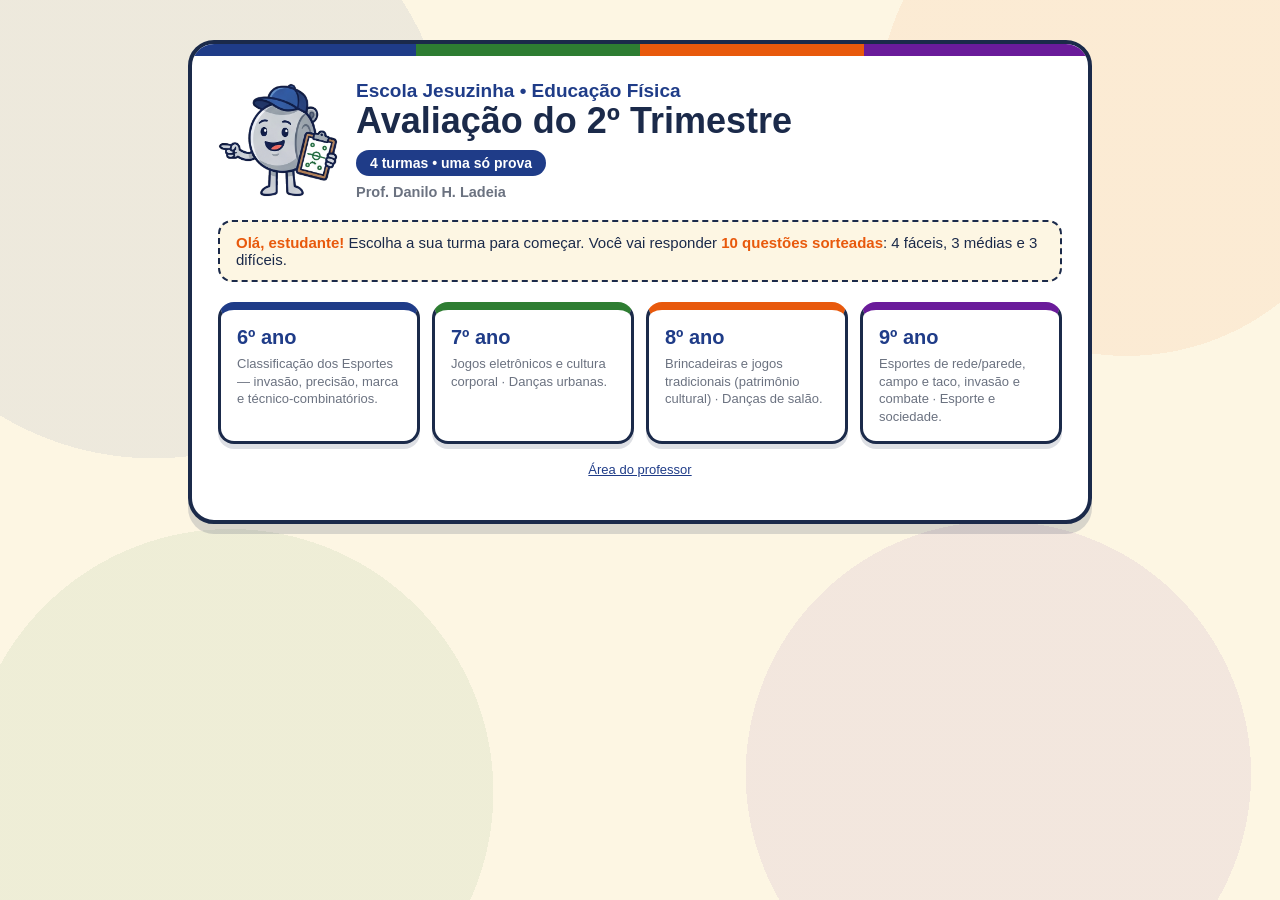
==== index.html @ 46c3a721 "Provas online de Educacao Fisica (6o-9o ano): PIN por turma, tela cheia vigiada, relatorio por quest" ====
<!DOCTYPE html>
<html lang="pt-BR">
<head>
<meta charset="utf-8">
<meta name="viewport" content="width=device-width, initial-scale=1">
<title>Avaliação 2º Trimestre — Educação Física</title>
<link rel="icon" href="assets/sprites/apito.png">
<link rel="stylesheet" href="css/estilo.css">
</head>
<body>

<canvas id="confete"></canvas>

<!-- ============================================ TELA 1: ESCOLHER TURMA -->
<section id="tela-inicio" class="tela ativa">
  <div class="wrap">
    <div class="capa">
      <div class="capa-topo">
        <img src="assets/sprites/mascote_explica.png" alt="Professor Apito, o mascote da prova">
        <div class="capa-titulos">
          <p class="sub">Escola Jesuzinha • Educação Física</p>
          <h1>Avaliação do 2º Trimestre</h1>
          <span class="turma">4 turmas • uma só prova</span>
          <p class="prof-nome">Prof. Danilo H. Ladeia</p>
        </div>
      </div>

      <p class="faixa-tema"><b>Olá, estudante!</b> Escolha a sua turma para começar.
      Você vai responder <b>10 questões sorteadas</b>: 4 fáceis, 3 médias e 3 difíceis.</p>

      <div class="grade-turmas" id="grade-turmas"></div>
      <p class="rodape-capa"><a href="professor.html">Área do professor</a></p>
    </div>
  </div>
</section>

<!-- ============================================ TELA 2: NOME + PIN -->
<section id="tela-nome" class="tela">
  <div class="wrap">
    <div class="capa">
      <div class="capa-topo">
        <img src="assets/sprites/mascote_ola.png" alt="">
        <div class="capa-titulos">
          <p class="sub">Escola Jesuzinha • Educação Física</p>
          <h1 id="sel-turma-titulo">6º ano</h1>
          <span class="turma">Avaliação 2º Trimestre</span>
          <p class="prof-nome"><button class="link" id="btn-trocar-turma">← Trocar de turma</button></p>
        </div>
      </div>

      <p class="faixa-tema" id="sel-turma-tema"></p>

      <div class="retomar" id="retomar-banner" style="display:none">
        <img src="assets/sprites/cronometro.png" alt="">
        <span id="retomar-info"></span>
        <button class="btn-sec" id="btn-retomar">Continuar prova</button>
      </div>

      <ul class="regras">
        <li><img src="assets/sprites/cronometro.png" alt="">
          <span>Cada questão tem um <b>tempo de leitura protegido</b>: dentro dele, a questão vale 100%.</span></li>
        <li><img src="assets/sprites/estrela.png" alt="">
          <span>Passou do tempo de leitura, o valor da questão <b>começa a cair</b> — leia com atenção, mas não durma no ponto!</span></li>
        <li><img src="assets/sprites/nivel3.png" alt="">
          <span>As questões e as alternativas vêm <b>embaralhadas</b>: a sua prova é diferente da do colega.</span></li>
        <li><img src="assets/sprites/cadeado_fechado.png" alt="">
          <span>A prova abre em <b>tela cheia</b>. Sair da tela ou trocar de aba é registrado e avisa o professor.</span></li>
        <li><img src="assets/sprites/lampada.png" alt="">
          <span>Depois de confirmar, você vê <b>onde errou e por quê</b>. Não dá para voltar.</span></li>
      </ul>

      <form id="form-inicio" class="campo-nome" autocomplete="off">
        <label for="nome-aluno">1️⃣ Escolha o seu nome:</label>
        <select id="nome-aluno" required></select>

        <label for="pin-aluno">2️⃣ Digite o PIN da prova (o professor informa):</label>
        <input id="pin-aluno" name="pin" type="password" inputmode="numeric"
               placeholder="Ex.: 4521" maxlength="8" required>
        <p class="aviso" id="aviso-nome"></p>
        <button class="btn-grande" id="btn-comecar" type="submit" disabled>🏁 Começar a avaliação</button>
      </form>
    </div>
  </div>
</section>

<!-- ============================================ TELA 3: PROVA -->
<section id="tela-prova" class="tela">
  <header class="hud">
    <div class="quem"><span id="hud-aluno">—</span><small id="hud-progresso">Questão 1</small></div>
    <div class="med"><img src="assets/sprites/moeda.png" alt="pontos"><span id="hud-pontos">0</span></div>
    <div class="med"><img src="assets/sprites/estrela.png" alt="sequência"><span id="hud-sequencia">0</span></div>
    <div class="espaco"></div>
    <div id="hud-tempo-total">⏳ 25:00</div>
    <div id="cronometro">00:00</div>
    <div class="trilha" id="trilha"></div>
  </header>

  <div class="barra-valor">
    <div class="barra-trilho"><div class="barra-fill ok" id="valor-barra"></div></div>
    <span id="valor-rotulo">Tempo de leitura • valor 100%</span>
  </div>

  <div class="wrap">
    <div id="questao" class="cartao-questao"></div>
    <div id="painel-feedback" class="painel-feedback"></div>
    <div class="barra-acoes">
      <button class="btn-grande" id="btn-confirmar" disabled>Confirmar resposta</button>
    </div>
  </div>
</section>

<!-- ============================================ TELA 4: RESULTADO -->
<section id="tela-fim" class="tela">
  <div class="wrap">
    <div class="cartao-fim" id="resultado"></div>
    <p class="rodape-capa">Mostre esta tela para o professor antes de fechar a página.</p>
  </div>
</section>

<!-- bloqueio ao sair da tela cheia -->
<div id="bloqueio">
  <div class="bloqueio-caixa">
    <img src="assets/sprites/cadeado_fechado.png" alt="">
    <h2>Volte para a prova!</h2>
    <p>Você saiu da tela cheia. Isso foi registrado.</p>
    <p class="bloqueio-contador">Saídas registradas: <b id="bloqueio-contador">0</b></p>
    <button class="btn-grande" onclick="entrarTelaCheia()">Voltar à tela cheia</button>
  </div>
</div>

<script src="js/config.js"></script>
<script src="js/nuvem.js"></script>
<script src="js/banco.js"></script>
<script src="js/banco7.js"></script>
<script src="js/banco8.js"></script>
<script src="js/banco9.js"></script>
<script src="js/app.js"></script>
</body>
</html>
---- css/estilo.css ----
/* ============================================================
   AVALIAÇÃO GAMIFICADA — ESTILO
   ============================================================ */
:root{
  --invasao:#1F3C88; --precisao:#2E7D32; --marca:#E8590C; --tecnico:#6A1B9A;
  --tinta:#1B2A4A; --creme:#FDF6E3; --papel:#ffffff; --cinza:#6B7280;
  --ouro:#F4B400; --erro:#D32F2F; --acerto:#2E7D32;
  --sombra:0 6px 0 rgba(27,42,74,.18); --raio:18px;
  --fonte:"Trebuchet MS","Segoe UI",Verdana,sans-serif;
}
*{box-sizing:border-box}
html,body{margin:0;padding:0}
body{
  font-family:var(--fonte); color:var(--tinta); background:var(--creme);
  background-image:
    radial-gradient(circle at 12% 18%, rgba(31,60,136,.07) 0 22%, transparent 22%),
    radial-gradient(circle at 88% 12%, rgba(232,89,12,.07) 0 18%, transparent 18%),
    radial-gradient(circle at 78% 86%, rgba(106,27,154,.07) 0 20%, transparent 20%),
    radial-gradient(circle at 18% 88%, rgba(46,125,50,.07) 0 20%, transparent 20%);
  background-attachment:fixed;
  -webkit-text-size-adjust:100%;
}
img{max-width:100%}
button{font-family:inherit; cursor:pointer}
.tela{display:none}
.tela.ativa{display:block; animation:entra .35s ease}
@keyframes entra{from{opacity:0; transform:translateY(12px)}to{opacity:1;transform:none}}
.wrap{max-width:940px; margin:0 auto; padding:18px}

/* ---------------------------------------------------- capa */
.capa{
  background:var(--papel); border:4px solid var(--tinta); border-radius:26px;
  box-shadow:0 10px 0 rgba(27,42,74,.16); padding:26px 26px 30px; margin-top:22px;
  position:relative; overflow:hidden;
}
.capa::before{
  content:""; position:absolute; inset:0 0 auto 0; height:12px;
  background:linear-gradient(90deg,var(--invasao) 0 25%,var(--precisao) 25% 50%,
             var(--marca) 50% 75%,var(--tecnico) 75% 100%);
}
.capa-topo{display:flex; align-items:center; gap:18px; margin-top:10px; flex-wrap:wrap}
.capa-topo img{width:120px; flex:none}
.capa-titulos h1{margin:0 0 2px; font-size:clamp(24px,4.4vw,36px); line-height:1.06}
.capa-titulos .sub{margin:0; font-size:clamp(15px,2.4vw,19px); color:var(--invasao); font-weight:bold}
.capa-titulos .turma{
  display:inline-block; margin-top:8px; background:var(--invasao); color:#fff;
  padding:5px 14px; border-radius:999px; font-size:14px; font-weight:bold;
}
.prof-nome{margin:8px 0 0; font-size:14.5px; font-weight:bold; color:var(--cinza)}
.faixa-tema{
  margin:20px 0; padding:12px 16px; border-radius:14px; background:var(--creme);
  border:2px dashed var(--tinta); font-size:15px;
}
.faixa-tema b{color:var(--marca)}
.brasoes{display:flex; gap:10px; justify-content:center; flex-wrap:wrap; margin:16px 0 4px}
.brasoes figure{margin:0; text-align:center; width:104px}
.brasoes img{width:66px}
.brasoes figcaption{font-size:12px; font-weight:bold; margin-top:2px}
.regras{list-style:none; padding:0; margin:18px 0; display:grid; gap:10px}
.regras li{
  display:flex; gap:12px; align-items:center; background:var(--papel);
  border:2px solid rgba(27,42,74,.18); border-radius:14px; padding:10px 14px; font-size:15px;
}
.regras img{width:36px; flex:none}
.campo-nome{margin-top:18px}
.campo-nome label{display:block; font-weight:bold; margin-bottom:6px; font-size:16px}
.campo-nome input{
  width:100%; padding:16px 18px; font-size:19px; font-family:inherit;
  border:3px solid var(--tinta); border-radius:14px; background:#fff;
}
.campo-nome input:focus{outline:none; border-color:var(--marca); box-shadow:0 0 0 4px rgba(232,89,12,.16)}
.aviso{color:var(--erro); font-weight:bold; min-height:20px; margin:6px 0 0; font-size:14px}
.btn-grande{
  width:100%; margin-top:10px; padding:18px; font-size:21px; font-weight:bold; color:#fff;
  background:var(--marca); border:none; border-bottom:6px solid #a13c05; border-radius:16px;
  transition:transform .08s;
}
.btn-grande:hover{filter:brightness(1.06)}
.btn-grande:active{transform:translateY(3px); border-bottom-width:3px}
.btn-grande:disabled{background:var(--cinza); border-bottom-color:#4b5563; cursor:wait}
.rodape-capa{text-align:center; margin-top:16px; font-size:13px; color:var(--cinza)}
.rodape-capa a{color:var(--invasao)}

/* ---------------------------------------------------- HUD */
.hud{
  position:sticky; top:0; z-index:30; background:var(--tinta); color:#fff;
  padding:10px 16px; display:flex; align-items:center; gap:14px; flex-wrap:wrap;
  box-shadow:0 4px 12px rgba(0,0,0,.2);
}
.hud .quem{font-weight:bold; font-size:15px}
.hud .quem small{display:block; font-weight:normal; opacity:.72; font-size:12px}
.hud .med{display:flex; align-items:center; gap:6px; font-size:15px; font-weight:bold}
.hud .med img{width:26px}
.hud .espaco{flex:1}
#cronometro{
  background:rgba(255,255,255,.14); padding:6px 12px; border-radius:999px;
  font-variant-numeric:tabular-nums; font-weight:bold; font-size:15px;
}
.trilha{display:flex; gap:5px; width:100%; margin-top:4px}
.passo{flex:1; height:7px; border-radius:99px; background:rgba(255,255,255,.22)}
.passo.agora{background:var(--ouro)}
.passo.feito.acertou{background:#4CAF50}
.passo.feito.parcial{background:#FFC107}
.passo.feito.errou{background:#EF5350}

/* barra de valor da questão */
.barra-valor{background:var(--papel); border-bottom:3px solid rgba(27,42,74,.14); padding:8px 16px}
.barra-trilho{height:12px; background:rgba(27,42,74,.12); border-radius:99px; overflow:hidden}
.barra-fill{height:100%; width:100%; border-radius:99px; transition:width .25s linear, background .3s}
.barra-fill.ok{background:linear-gradient(90deg,#43A047,#7CB342)}
.barra-fill.meio{background:linear-gradient(90deg,#FB8C00,#FDD835)}
.barra-fill.baixo{background:linear-gradient(90deg,#E53935,#FB8C00)}
#valor-rotulo{font-size:13px; font-weight:bold; color:var(--cinza); margin-top:4px; display:block}
#valor-rotulo.salvo{color:var(--acerto)}

/* ---------------------------------------------------- questão */
.cartao-questao{
  background:var(--papel); border:3px solid var(--tinta); border-radius:var(--raio);
  box-shadow:var(--sombra); padding:20px; margin-top:16px; border-top-width:10px;
}
.nivel-1{border-top-color:#43A047}
.nivel-2{border-top-color:#FB8C00}
.nivel-3{border-top-color:#8E24AA}
.questao-topo{display:flex; justify-content:space-between; align-items:center; gap:10px; flex-wrap:wrap}
.selo-nivel{display:flex; align-items:center; gap:8px}
.selo-nivel img{width:42px}
.selo-nivel b{display:block; font-size:14px}
.selo-nivel span{font-size:12px; color:var(--cinza)}
.tipo-etiqueta{
  background:var(--creme); border:2px solid var(--tinta); border-radius:999px;
  padding:5px 12px; font-size:12px; font-weight:bold;
}
.texto-apoio{
  display:flex; gap:12px; background:#FFF8E1; border-left:7px solid var(--ouro);
  border-radius:12px; padding:12px 14px; margin:14px 0; font-size:15.5px; line-height:1.5;
}
.texto-apoio .mini{width:30px; height:30px; flex:none}
.texto-apoio p{margin:0}
.enunciado-linha{display:flex; gap:14px; align-items:center; margin:14px 0 6px}
.sprite-questao{width:96px; flex:none}
.enunciado{font-size:clamp(18px,3vw,22px); margin:0; line-height:1.25}
.instrucao{font-size:14px; color:var(--cinza); margin:6px 0 12px}

/* múltipla escolha */
.alternativas{display:grid; gap:10px}
.alternativa{
  display:flex; gap:12px; align-items:center; text-align:left; width:100%;
  background:var(--papel); border:3px solid rgba(27,42,74,.2); border-radius:14px;
  padding:13px 14px; font-size:16px; color:inherit; transition:.12s;
}
.alternativa:hover{border-color:var(--invasao); transform:translateX(3px)}
.alternativa .letra{
  width:34px; height:34px; flex:none; border-radius:50%; background:var(--invasao); color:#fff;
  display:grid; place-items:center; font-weight:bold;
}
.alternativa.sel{border-color:var(--marca); background:#FFF3E0}
.alternativa.sel .letra{background:var(--marca)}
.alternativa.certa{border-color:var(--acerto); background:#E8F5E9}
.alternativa.certa .letra{background:var(--acerto)}
.alternativa.errada{border-color:var(--erro); background:#FFEBEE}
.alternativa.errada .letra{background:var(--erro)}
.alternativa:disabled{opacity:1; cursor:default; transform:none}

/* verdadeiro / falso */
.lista-vf{display:grid; gap:10px}
.linha-vf{
  display:flex; align-items:center; gap:12px; background:var(--papel);
  border:3px solid rgba(27,42,74,.18); border-radius:14px; padding:10px 12px;
}
.linha-vf p{margin:0; flex:1; font-size:15.5px}
.vf-botoes{display:flex; gap:6px; flex:none}
.vf-botoes button{
  width:46px; height:46px; border-radius:12px; font-size:19px; font-weight:bold;
  border:3px solid var(--tinta); background:#fff; color:var(--tinta);
}
.vf-botoes button.sel{background:var(--invasao); color:#fff}
.vf-botoes button.gabarito{outline:3px solid var(--acerto); outline-offset:2px}
.linha-vf.certa{background:#E8F5E9; border-color:var(--acerto)}
.linha-vf.errada{background:#FFEBEE; border-color:var(--erro)}

/* ordenar */
.lista-ordenar{display:grid; gap:10px}
.cartao-ordem{
  display:flex; align-items:center; gap:12px; text-align:left; width:100%; font-size:16px;
  background:var(--papel); border:3px solid rgba(27,42,74,.2); border-radius:14px;
  padding:13px 14px; color:inherit;
}
.cartao-ordem .posicao{
  width:40px; height:40px; flex:none; border-radius:12px; background:rgba(27,42,74,.1);
  display:grid; place-items:center; font-weight:bold; color:var(--tinta);
}
.cartao-ordem.posicionado{border-color:var(--invasao); background:#E8EEFF}
.cartao-ordem.posicionado .posicao{background:var(--invasao); color:#fff}
.cartao-ordem.certa{border-color:var(--acerto); background:#E8F5E9}
.cartao-ordem.certa .posicao{background:var(--acerto); color:#fff}
.cartao-ordem.errada{border-color:var(--erro); background:#FFEBEE}
.cartao-ordem.errada .posicao{background:var(--erro); color:#fff}
.gab{margin-left:auto; font-size:12px; font-weight:bold; color:var(--acerto); font-style:normal;
  background:#fff; border:2px solid var(--acerto); border-radius:99px; padding:2px 8px}

/* ligar pontos */
.ligar-area{position:relative; display:flex; gap:clamp(20px,8vw,90px); justify-content:space-between}
#ligar-svg{position:absolute; inset:0; pointer-events:none; z-index:2}
.ligar-area .coluna{display:grid; gap:12px; flex:1; align-content:start}
.ponto{
  position:relative; display:flex; align-items:center; gap:10px; background:var(--papel);
  border:3px solid rgba(27,42,74,.2); border-radius:14px; padding:10px 12px;
  font-size:15px; color:inherit; text-align:left; min-height:58px;
}
.ponto img{width:40px; flex:none}
.ponto .bolinha{
  width:16px; height:16px; border-radius:50%; background:var(--tinta); flex:none; position:absolute;
}
.pesq .bolinha{right:-9px} .pdir .bolinha{left:-9px}
.pesq{padding-right:20px} .pdir{padding-left:20px}
.ponto.sel{border-color:var(--marca); background:#FFF3E0}
.ponto.ligado{border-color:var(--invasao)}
.ponto.certa{border-color:var(--acerto); background:#E8F5E9}
.ponto.errada{border-color:var(--erro); background:#FFEBEE}

/* classificar */
.bandeja{
  display:flex; flex-wrap:wrap; gap:8px; min-height:74px; padding:10px;
  background:var(--creme); border:3px dashed rgba(27,42,74,.3); border-radius:14px;
}
.chip{
  display:flex; align-items:center; gap:8px; background:var(--papel); cursor:grab;
  border:3px solid rgba(27,42,74,.25); border-radius:12px; padding:6px 10px; font-size:14px;
  font-weight:bold; user-select:none;
}
.chip img{width:34px}
.chip.sel{border-color:var(--marca); background:#FFF3E0; transform:scale(1.04)}
.chip.certa{border-color:var(--acerto); background:#E8F5E9}
.chip.errada{border-color:var(--erro); background:#FFEBEE}
.chip .gab{display:block; font-size:11px; color:var(--acerto); font-style:normal}
.caixas{display:grid; grid-template-columns:repeat(auto-fit,minmax(190px,1fr)); gap:10px; margin-top:12px}
.caixa{border:3px solid var(--tinta); border-radius:14px; background:var(--papel); padding:8px; min-height:130px}
.caixa[data-cat="Invasão"]{border-color:var(--invasao)}
.caixa[data-cat="Precisão"]{border-color:var(--precisao)}
.caixa[data-cat="Marca"]{border-color:var(--marca)}
.caixa[data-cat="Técnico-combinatório"]{border-color:var(--tecnico)}
.caixa.sobre{background:#FFF3E0; transform:scale(1.02)}
.caixa-titulo{display:flex; align-items:center; gap:8px; font-weight:bold; font-size:13.5px; margin-bottom:6px}
.caixa-titulo img{width:30px}
.caixa-itens{display:flex; flex-direction:column; gap:6px; min-height:60px}

/* lacunas */
.frase-lacuna{font-size:17.5px; line-height:2.1; margin:0 0 8px}
.lacuna{
  border:3px dashed var(--invasao); border-radius:10px; background:#EEF2FF; color:var(--invasao);
  font-weight:bold; font-size:16px; padding:4px 14px; min-width:96px;
}
.lacuna.cheia{border-style:solid; background:var(--invasao); color:#fff}
.lacuna.certa{background:var(--acerto); border-color:var(--acerto); color:#fff}
.lacuna.errada{background:var(--erro); border-color:var(--erro); color:#fff}
.banco-palavras{display:flex; flex-wrap:wrap; gap:8px}
.palavra{
  border:3px solid var(--tinta); border-radius:999px; background:var(--papel);
  padding:8px 16px; font-size:15px; font-weight:bold; color:inherit;
}
.palavra.usada{opacity:.32; text-decoration:line-through}

/* feedback */
.painel-feedback{display:none}
.painel-feedback.aberto{
  display:flex; gap:14px; align-items:flex-start; margin-top:14px; padding:16px;
  border:3px solid var(--tinta); border-radius:var(--raio); background:var(--papel);
  box-shadow:var(--sombra); animation:entra .3s ease;
}
.painel-feedback.bom{border-color:var(--acerto); background:#F1F8E9}
.painel-feedback.meio{border-color:#FB8C00; background:#FFF8E1}
.painel-feedback.ruim{border-color:var(--erro); background:#FFEBEE}
.painel-feedback .mascote{width:92px; flex:none}
.fb-texto h3{margin:0 0 4px; font-size:20px}
.fb-detalhe{margin:0 0 6px; font-weight:bold; font-size:15px}
.fb-expl{margin:0 0 8px; font-size:15px; line-height:1.45}
.fb-conta{display:flex; gap:14px; flex-wrap:wrap; margin:0; font-size:13.5px; color:var(--cinza)}
.fb-conta .ganho{color:var(--marca); font-weight:bold; font-size:16px}
.barra-acoes{position:sticky; bottom:0; padding:12px 0 18px; background:linear-gradient(transparent,var(--creme) 34%)}

/* ---------------------------------------------------- resultado */
.cartao-fim{
  background:var(--papel); border:4px solid var(--tinta); border-radius:26px; padding:26px;
  box-shadow:0 10px 0 rgba(27,42,74,.16); text-align:center; margin-top:20px;
}
.medalhao{width:130px}
.fim-aluno{font-size:19px; font-weight:bold; margin:6px 0 0}
.nota-grande{margin:8px 0}
.nota-grande span{font-size:clamp(52px,13vw,86px); font-weight:bold; color:var(--invasao); line-height:1}
.nota-grande small{display:block; font-size:14px; color:var(--cinza); letter-spacing:.14em; text-transform:uppercase}
.fim-recado{font-size:16px; max-width:560px; margin:6px auto 16px}
.fim-numeros{display:grid; grid-template-columns:repeat(auto-fit,minmax(130px,1fr)); gap:10px; margin-bottom:18px}
.fim-numeros div{background:var(--creme); border:2px solid rgba(27,42,74,.18); border-radius:14px; padding:10px}
.fim-numeros b{display:block; font-size:24px; color:var(--marca)}
.fim-numeros span{font-size:12px; color:var(--cinza)}
.tabela-revisao{width:100%; border-collapse:collapse; font-size:13.5px; margin-top:6px}
.tabela-revisao th{background:var(--tinta); color:#fff; padding:8px 6px; font-size:12px}
.tabela-revisao td{padding:7px 6px; border-bottom:1px solid rgba(27,42,74,.14)}
.tabela-revisao tr.ok{background:#F1F8E9} .tabela-revisao tr.meio{background:#FFF8E1}
.tabela-revisao tr.nao{background:#FFEBEE}
.status-envio{margin-top:16px; font-size:14px; font-weight:bold}
#confete{position:fixed; inset:0; pointer-events:none; z-index:99}

/* ---------------------------------------------------- área do professor */
.login-prof{max-width:420px; margin:60px auto; background:var(--papel); border:4px solid var(--tinta);
  border-radius:24px; padding:26px; text-align:center; box-shadow:0 10px 0 rgba(27,42,74,.16)}
.login-prof img{width:110px}
.login-prof input{width:100%; padding:14px; font-size:17px; border:3px solid var(--tinta);
  border-radius:12px; margin:12px 0 4px; font-family:inherit}
.painel-prof{display:none}
.painel-prof.ativo{display:block}
.cartoes-resumo{display:grid; grid-template-columns:repeat(auto-fit,minmax(150px,1fr)); gap:12px; margin:16px 0}
.cartao-num{background:var(--papel); border:3px solid var(--tinta); border-radius:16px; padding:14px; text-align:center}
.cartao-num b{display:block; font-size:30px; color:var(--invasao)}
.cartao-num span{font-size:12.5px; color:var(--cinza)}
.ferramentas{display:flex; gap:10px; flex-wrap:wrap; align-items:center; margin-bottom:12px}
.ferramentas input,.ferramentas select{padding:10px 12px; border:3px solid var(--tinta); border-radius:12px; font-family:inherit; font-size:14px}
.btn-sec{background:var(--invasao); color:#fff; border:none; border-bottom:4px solid #13275c;
  border-radius:12px; padding:11px 16px; font-weight:bold; font-size:14px}
.btn-sec.alt{background:var(--precisao); border-bottom-color:#1b5e20}
.tabela-notas{width:100%; border-collapse:collapse; background:var(--papel); font-size:14px;
  border:3px solid var(--tinta); border-radius:14px; overflow:hidden}
.tabela-notas th{background:var(--tinta); color:#fff; padding:10px 8px; text-align:left; font-size:12.5px}
.tabela-notas td{padding:9px 8px; border-bottom:1px solid rgba(27,42,74,.12)}
.tabela-notas tbody tr:hover{background:#F5F7FF}
.nota-pill{display:inline-block; min-width:52px; text-align:center; padding:4px 8px; border-radius:999px;
  color:#fff; font-weight:bold}
.n-alta{background:var(--acerto)} .n-media{background:#FB8C00} .n-baixa{background:var(--erro)}
.tag{font-size:11px; padding:2px 8px; border-radius:99px; background:var(--creme); border:1px solid var(--cinza)}
.detalhe-linha{background:#F8FAFF; font-size:13px}
.detalhe-linha ol{margin:6px 0 6px 18px; padding:0}
.vazio{text-align:center; padding:40px; color:var(--cinza)}

@media (max-width:620px){
  .wrap{padding:12px}
  .sprite-questao{width:70px}
  .capa-topo img{width:88px}
  .ligar-area{gap:16px}
  .ponto{font-size:13.5px; padding:8px 10px}
  .ponto img{width:30px}
  .painel-feedback .mascote{width:64px}
  .hud{gap:9px; font-size:13px}
}
@media print{ .hud,.barra-valor,.barra-acoes,#confete{display:none}
  .rel-item{break-inside:avoid; box-shadow:none}
  .relatorio h3{color:var(--tinta)}
}

/* ============================================================
   SISTEMA UNIFICADO — turmas, PIN, tela cheia, retomar
   ============================================================ */
.grade-turmas{display:grid; grid-template-columns:repeat(auto-fit,minmax(190px,1fr)); gap:12px; margin:18px 0}
.card-turma{
  display:flex; flex-direction:column; gap:6px; text-align:left; padding:16px;
  background:var(--papel); border:3px solid var(--tinta); border-radius:16px; color:inherit;
  box-shadow:0 5px 0 rgba(27,42,74,.15); transition:.12s; font-family:inherit;
}
.card-turma:hover{border-color:var(--marca); transform:translateY(-2px)}
.card-turma .turma-nome{font-size:20px; font-weight:bold; color:var(--invasao)}
.card-turma .turma-tema{font-size:13px; color:var(--cinza); line-height:1.35}
.card-turma:nth-child(1){border-top:8px solid var(--invasao)}
.card-turma:nth-child(2){border-top:8px solid var(--precisao)}
.card-turma:nth-child(3){border-top:8px solid var(--marca)}
.card-turma:nth-child(4){border-top:8px solid var(--tecnico)}

.link{background:none; border:none; color:var(--invasao); font-size:14px; font-weight:bold;
  text-decoration:underline; padding:0; font-family:inherit}

.campo-nome select{
  width:100%; padding:16px 18px; font-size:18px; font-family:inherit;
  border:3px solid var(--tinta); border-radius:14px; background:#fff; margin-bottom:16px;
}
.campo-nome select:focus{outline:none; border-color:var(--marca); box-shadow:0 0 0 4px rgba(232,89,12,.16)}

.retomar{
  display:flex; align-items:center; gap:12px; flex-wrap:wrap; margin:16px 0;
  background:#FFF8E1; border:3px solid var(--ouro); border-radius:14px; padding:12px 14px;
}
.retomar img{width:40px}
.retomar span{flex:1; font-size:15px; font-weight:bold}
.retomar .btn-sec{background:var(--ouro); color:var(--tinta); border-bottom-color:#b8860b}

#hud-tempo-total{
  background:rgba(255,255,255,.14); padding:6px 12px; border-radius:999px;
  font-variant-numeric:tabular-nums; font-weight:bold; font-size:15px; color:#fff;
}
#hud-tempo-total.urgente{background:var(--erro); animation:pisca 1s infinite}
#hud-tempo-total.esgotou{background:var(--erro)}
@keyframes pisca{50%{opacity:.55}}

/* cor das caixas de classificar por posição (funciona para todas as turmas) */
.caixa.cat-0{border-color:var(--invasao)}
.caixa.cat-1{border-color:var(--precisao)}
.caixa.cat-2{border-color:var(--marca)}
.caixa.cat-3{border-color:var(--tecnico)}
.caixa.cat-0 .caixa-titulo{color:var(--invasao)}
.caixa.cat-1 .caixa-titulo{color:var(--precisao)}
.caixa.cat-2 .caixa-titulo{color:var(--marca)}
.caixa.cat-3 .caixa-titulo{color:var(--tecnico)}

/* bloqueio ao sair da tela cheia */
#bloqueio{
  display:none; position:fixed; inset:0; z-index:120; background:rgba(27,42,74,.96);
  align-items:center; justify-content:center; text-align:center; padding:20px;
}
#bloqueio.ativo{display:flex}
.bloqueio-caixa{
  background:var(--papel); border:4px solid var(--erro); border-radius:24px;
  padding:30px; max-width:420px; box-shadow:0 12px 40px rgba(0,0,0,.5);
}
.bloqueio-caixa img{width:90px}
.bloqueio-caixa h2{margin:8px 0 4px; font-size:26px}
.bloqueio-caixa p{margin:4px 0; font-size:15px; color:var(--cinza)}
.bloqueio-contador{font-weight:bold; color:var(--erro)}
.fim-aviso{
  display:inline-block; margin:4px 0 14px; background:#FFF3E0; border:2px solid var(--marca);
  color:var(--marca); border-radius:999px; padding:6px 14px; font-size:13.5px; font-weight:bold;
}

/* relatório questão a questão */
.relatorio{margin-top:20px; text-align:left}
.relatorio h3{font-size:20px; margin:0 0 12px; text-align:center}
.rel-item{
  border:3px solid var(--tinta); border-left-width:10px; border-radius:14px;
  background:var(--papel); padding:14px 16px; margin-bottom:12px;
}
.rel-item.ok{border-left-color:var(--acerto)}
.rel-item.meio{border-left-color:#FB8C00}
.rel-item.nao{border-left-color:var(--erro)}
.rel-cab{display:flex; align-items:center; gap:10px; flex-wrap:wrap; margin-bottom:6px}
.rel-num{font-weight:bold; font-size:15px; color:var(--invasao)}
.rel-pts{margin-left:auto; font-weight:bold; font-size:14px}
.rel-item.ok .rel-pts{color:var(--acerto)}
.rel-item.meio .rel-pts{color:#FB8C00}
.rel-item.nao .rel-pts{color:var(--erro)}
.rel-enunciado{display:flex; gap:12px; align-items:flex-start; font-size:16px; font-weight:bold; margin:4px 0}
.rel-sprite{width:52px; flex:none}
.rel-enunciado p{margin:0}
.rel-texto{font-size:14px; color:var(--cinza); margin:2px 0 8px}
.rel-respostas{display:grid; gap:6px; margin:8px 0}
.rel-aluno,.rel-certa{font-size:14.5px; padding:8px 10px; border-radius:10px}
.rel-aluno{background:var(--creme)}
.rel-aluno.vazio{color:var(--cinza); font-style:italic}
.rel-certa{background:#E8F5E9}
.rel-certa b{color:var(--acerto)}
.rel-expl{font-size:13.5px; color:var(--cinza); background:#FFF8E1; border-radius:10px; padding:8px 10px; margin:6px 0}
.rel-meta{font-size:12.5px; color:var(--cinza)}
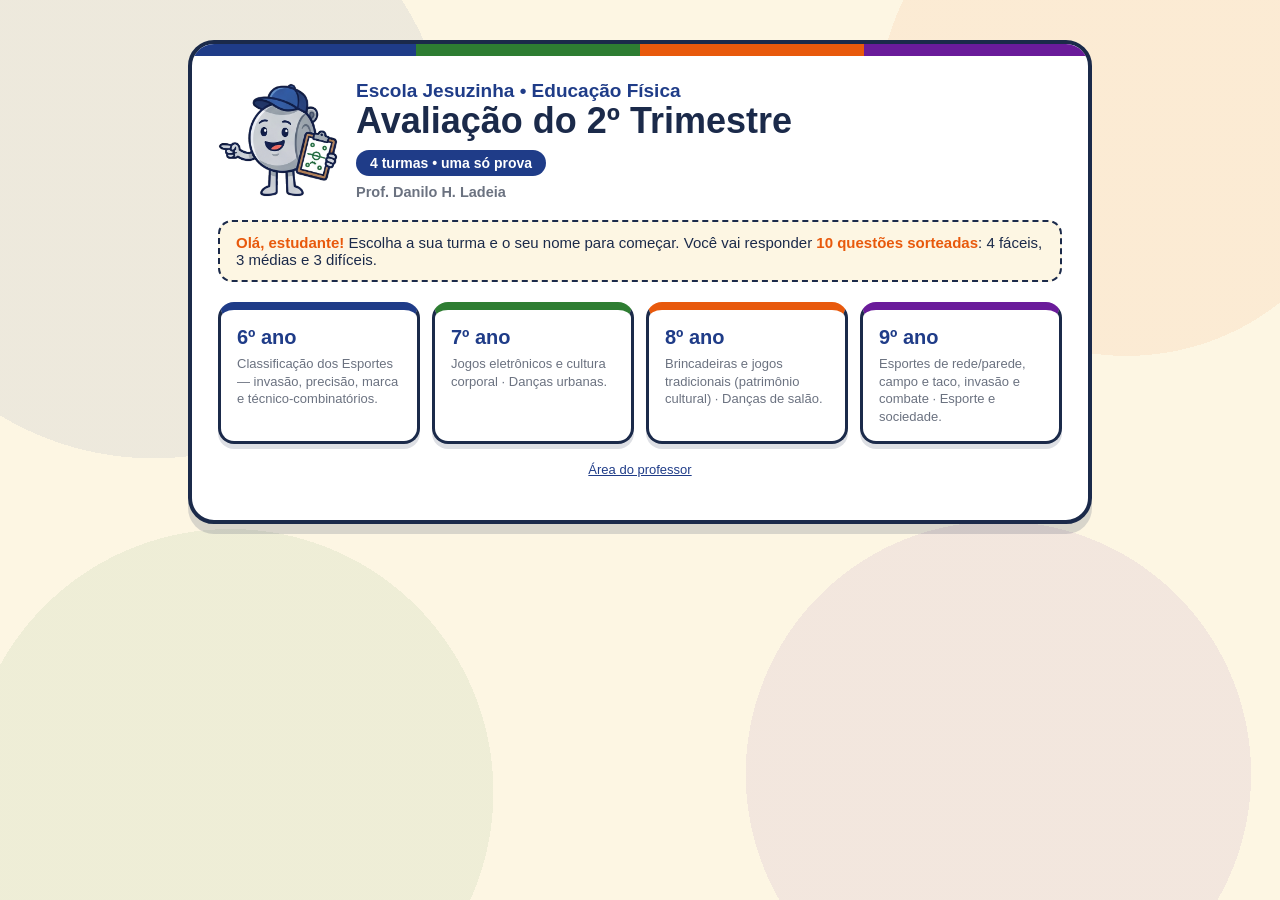
==== commit 547220bf: "Remove PIN/senha e Supabase; app vira PWA com dados só no aparelho - Aluno agora só escolhe turma e " ====
--- a/index.html
+++ b/index.html
@@ -5,6 +5,9 @@
 <meta name="viewport" content="width=device-width, initial-scale=1">
 <title>Avaliação 2º Trimestre — Educação Física</title>
 <link rel="icon" href="assets/sprites/apito.png">
+<link rel="apple-touch-icon" href="assets/sprites/apito.png">
+<link rel="manifest" href="manifest.webmanifest">
+<meta name="theme-color" content="#1F3C88">
 <link rel="stylesheet" href="css/estilo.css">
 </head>
 <body>
@@ -25,7 +28,7 @@
         </div>
       </div>
 
-      <p class="faixa-tema"><b>Olá, estudante!</b> Escolha a sua turma para começar.
+      <p class="faixa-tema"><b>Olá, estudante!</b> Escolha a sua turma e o seu nome para começar.
       Você vai responder <b>10 questões sorteadas</b>: 4 fáceis, 3 médias e 3 difíceis.</p>
 
       <div class="grade-turmas" id="grade-turmas"></div>
@@ -34,7 +37,7 @@
   </div>
 </section>
 
-<!-- ============================================ TELA 2: NOME + PIN -->
+<!-- ============================================ TELA 2: ESCOLHER NOME -->
 <section id="tela-nome" class="tela">
   <div class="wrap">
     <div class="capa">
@@ -63,19 +66,13 @@
           <span>Passou do tempo de leitura, o valor da questão <b>começa a cair</b> — leia com atenção, mas não durma no ponto!</span></li>
         <li><img src="assets/sprites/nivel3.png" alt="">
           <span>As questões e as alternativas vêm <b>embaralhadas</b>: a sua prova é diferente da do colega.</span></li>
-        <li><img src="assets/sprites/cadeado_fechado.png" alt="">
-          <span>A prova abre em <b>tela cheia</b>. Sair da tela ou trocar de aba é registrado e avisa o professor.</span></li>
         <li><img src="assets/sprites/lampada.png" alt="">
           <span>Depois de confirmar, você vê <b>onde errou e por quê</b>. Não dá para voltar.</span></li>
       </ul>
 
       <form id="form-inicio" class="campo-nome" autocomplete="off">
-        <label for="nome-aluno">1️⃣ Escolha o seu nome:</label>
+        <label for="nome-aluno">Escolha o seu nome:</label>
         <select id="nome-aluno" required></select>
-
-        <label for="pin-aluno">2️⃣ Digite o PIN da prova (o professor informa):</label>
-        <input id="pin-aluno" name="pin" type="password" inputmode="numeric"
-               placeholder="Ex.: 4521" maxlength="8" required>
         <p class="aviso" id="aviso-nome"></p>
         <button class="btn-grande" id="btn-comecar" type="submit" disabled>🏁 Começar a avaliação</button>
       </form>
@@ -117,23 +114,17 @@
   </div>
 </section>
 
-<!-- bloqueio ao sair da tela cheia -->
-<div id="bloqueio">
-  <div class="bloqueio-caixa">
-    <img src="assets/sprites/cadeado_fechado.png" alt="">
-    <h2>Volte para a prova!</h2>
-    <p>Você saiu da tela cheia. Isso foi registrado.</p>
-    <p class="bloqueio-contador">Saídas registradas: <b id="bloqueio-contador">0</b></p>
-    <button class="btn-grande" onclick="entrarTelaCheia()">Voltar à tela cheia</button>
-  </div>
-</div>
-
 <script src="js/config.js"></script>
-<script src="js/nuvem.js"></script>
+<script src="js/dados.js"></script>
 <script src="js/banco.js"></script>
 <script src="js/banco7.js"></script>
 <script src="js/banco8.js"></script>
 <script src="js/banco9.js"></script>
 <script src="js/app.js"></script>
+<script>
+  if ("serviceWorker" in navigator) {
+    window.addEventListener("load", () => navigator.serviceWorker.register("sw.js"));
+  }
+</script>
 </body>
 </html>
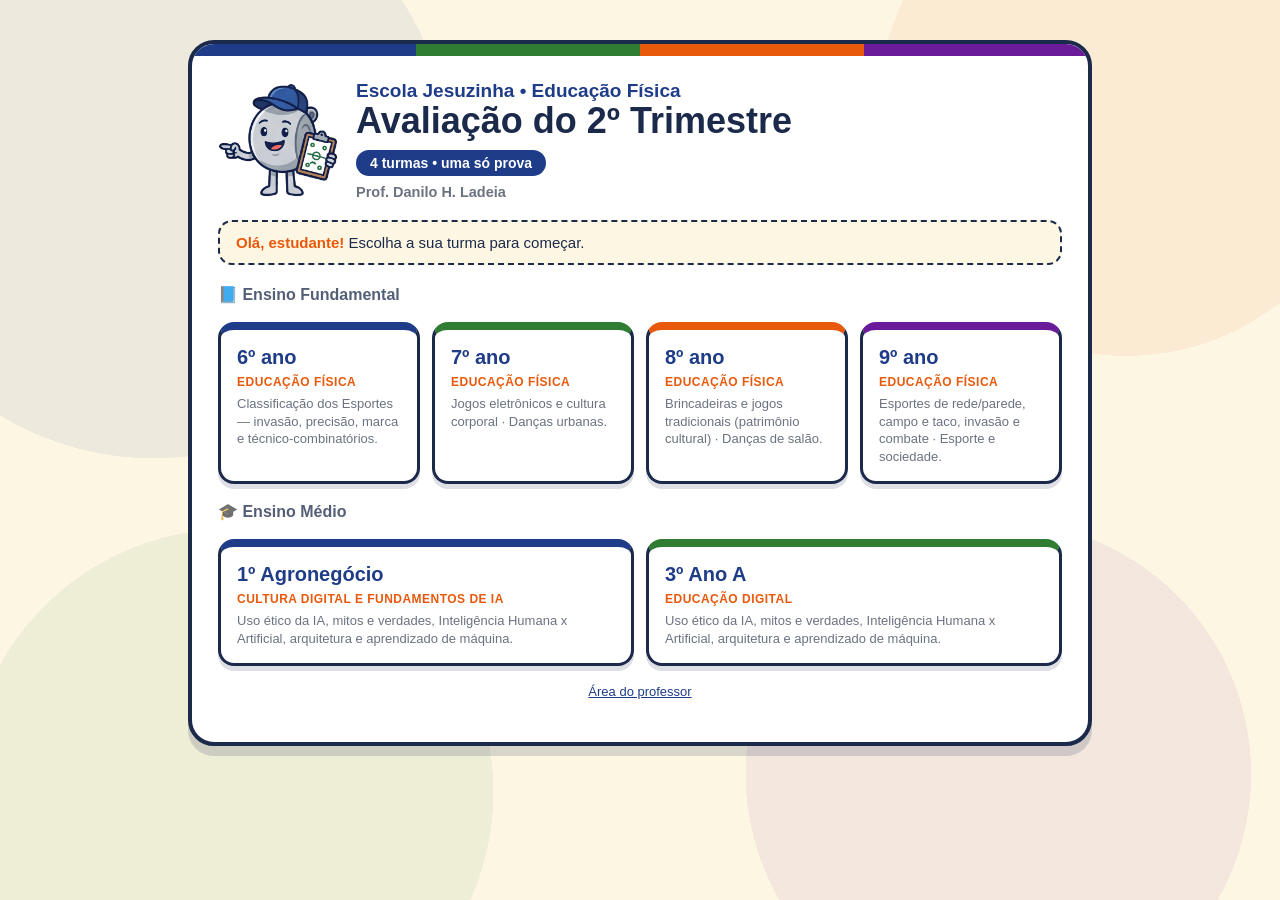
==== commit 74530d4e: "Provas de Ensino Medio (Cultura Digital/IA - 1o Agro e Educacao Digital - 3o A) + acompanhamento ao " ====
--- a/index.html
+++ b/index.html
@@ -5,9 +5,6 @@
 <meta name="viewport" content="width=device-width, initial-scale=1">
 <title>Avaliação 2º Trimestre — Educação Física</title>
 <link rel="icon" href="assets/sprites/apito.png">
-<link rel="apple-touch-icon" href="assets/sprites/apito.png">
-<link rel="manifest" href="manifest.webmanifest">
-<meta name="theme-color" content="#1F3C88">
 <link rel="stylesheet" href="css/estilo.css">
 </head>
 <body>
@@ -28,16 +25,15 @@
         </div>
       </div>
 
-      <p class="faixa-tema"><b>Olá, estudante!</b> Escolha a sua turma e o seu nome para começar.
-      Você vai responder <b>10 questões sorteadas</b>: 4 fáceis, 3 médias e 3 difíceis.</p>
+      <p class="faixa-tema"><b>Olá, estudante!</b> Escolha a sua turma para começar.</p>
 
-      <div class="grade-turmas" id="grade-turmas"></div>
+      <div id="grade-turmas"></div>
       <p class="rodape-capa"><a href="professor.html">Área do professor</a></p>
     </div>
   </div>
 </section>
 
-<!-- ============================================ TELA 2: ESCOLHER NOME -->
+<!-- ============================================ TELA 2: NOME + PIN -->
 <section id="tela-nome" class="tela">
   <div class="wrap">
     <div class="capa">
@@ -66,16 +62,44 @@
           <span>Passou do tempo de leitura, o valor da questão <b>começa a cair</b> — leia com atenção, mas não durma no ponto!</span></li>
         <li><img src="assets/sprites/nivel3.png" alt="">
           <span>As questões e as alternativas vêm <b>embaralhadas</b>: a sua prova é diferente da do colega.</span></li>
+        <li><img src="assets/sprites/cadeado_fechado.png" alt="">
+          <span>A prova abre em <b>tela cheia</b>. Sair da tela ou trocar de aba é registrado e avisa o professor.</span></li>
         <li><img src="assets/sprites/lampada.png" alt="">
           <span>Depois de confirmar, você vê <b>onde errou e por quê</b>. Não dá para voltar.</span></li>
       </ul>
 
-      <form id="form-inicio" class="campo-nome" autocomplete="off">
-        <label for="nome-aluno">Escolha o seu nome:</label>
+      <form id="form-pin-primeiro" class="campo-nome" autocomplete="off">
+        <label for="pin-aluno">1️⃣ Digite o PIN da prova (o professor informa):</label>
+        <input id="pin-aluno" name="pin" type="password" inputmode="numeric"
+               placeholder="Ex.: 4521" maxlength="8" required>
+        <p class="aviso" id="aviso-pin-primeiro"></p>
+        <button class="btn-grande" id="btn-validar-pin" type="submit">Validar PIN</button>
+      </form>
+
+      <form id="form-inicio" class="campo-nome" autocomplete="off" style="display:none">
+        <label for="nome-aluno">2️⃣ Escolha o seu nome:</label>
         <select id="nome-aluno" required></select>
         <p class="aviso" id="aviso-nome"></p>
-        <button class="btn-grande" id="btn-comecar" type="submit" disabled>🏁 Começar a avaliação</button>
+        <button class="btn-grande" id="btn-comecar" type="submit">🏁 Começar a avaliação</button>
       </form>
+    </div>
+  </div>
+</section>
+
+<!-- ============================================ TELA 2.5: PORTÃO DE TELA CHEIA -->
+<section id="tela-gate" class="tela">
+  <div class="wrap">
+    <div class="capa">
+      <div class="capa-topo">
+        <img src="assets/sprites/cadeado_fechado.png" alt="">
+        <div class="capa-titulos">
+          <p class="sub">Última etapa antes de começar</p>
+          <h1>A prova abre em tela cheia</h1>
+        </div>
+      </div>
+      <p class="faixa-tema">Clique no botão abaixo para entrar em <b>tela cheia</b> e iniciar a prova.
+      Sair da tela cheia ou trocar de aba durante a prova é registrado automaticamente.</p>
+      <button class="btn-grande" id="btn-gate-tela-cheia">🔒 Entrar em tela cheia e começar</button>
     </div>
   </div>
 </section>
@@ -114,17 +138,25 @@
   </div>
 </section>
 
+<!-- bloqueio ao sair da tela cheia -->
+<div id="bloqueio">
+  <div class="bloqueio-caixa">
+    <img src="assets/sprites/cadeado_fechado.png" alt="">
+    <h2>Volte para a prova!</h2>
+    <p>Você saiu da tela cheia. Isso foi registrado.</p>
+    <p class="bloqueio-contador">Saídas registradas: <b id="bloqueio-contador">0</b></p>
+    <button class="btn-grande" onclick="entrarTelaCheia()">Voltar à tela cheia</button>
+  </div>
+</div>
+
 <script src="js/config.js"></script>
-<script src="js/dados.js"></script>
+<script src="js/nuvem.js"></script>
 <script src="js/banco.js"></script>
 <script src="js/banco7.js"></script>
 <script src="js/banco8.js"></script>
 <script src="js/banco9.js"></script>
+<script src="js/banco-agro.js"></script>
+<script src="js/banco-3a.js"></script>
 <script src="js/app.js"></script>
-<script>
-  if ("serviceWorker" in navigator) {
-    window.addEventListener("load", () => navigator.serviceWorker.register("sw.js"));
-  }
-</script>
 </body>
 </html>
--- a/css/estilo.css
+++ b/css/estilo.css
@@ -386,7 +386,17 @@
 }
 #hud-tempo-total.urgente{background:var(--erro); animation:pisca 1s infinite}
 #hud-tempo-total.esgotou{background:var(--erro)}
+#hud-tempo-total.tempo-bonus{background:var(--acerto); animation:pisca .6s 2}
+#hud-tempo-total.tempo-punido{background:var(--erro); animation:pisca .6s 2}
 @keyframes pisca{50%{opacity:.55}}
+
+.grupo-nivel{margin-bottom:14px}
+.grupo-nivel-titulo{font-size:16px; margin:18px 0 4px; color:var(--tinta); opacity:.75}
+.card-turma .turma-materia{font-size:12px; font-weight:bold; text-transform:uppercase;
+  letter-spacing:.04em; color:var(--marca)}
+
+.acoes-ao-vivo{display:flex; gap:6px; flex-wrap:wrap}
+.acoes-ao-vivo .btn-sec{padding:6px 10px; font-size:12px}
 
 /* cor das caixas de classificar por posição (funciona para todas as turmas) */
 .caixa.cat-0{border-color:var(--invasao)}
